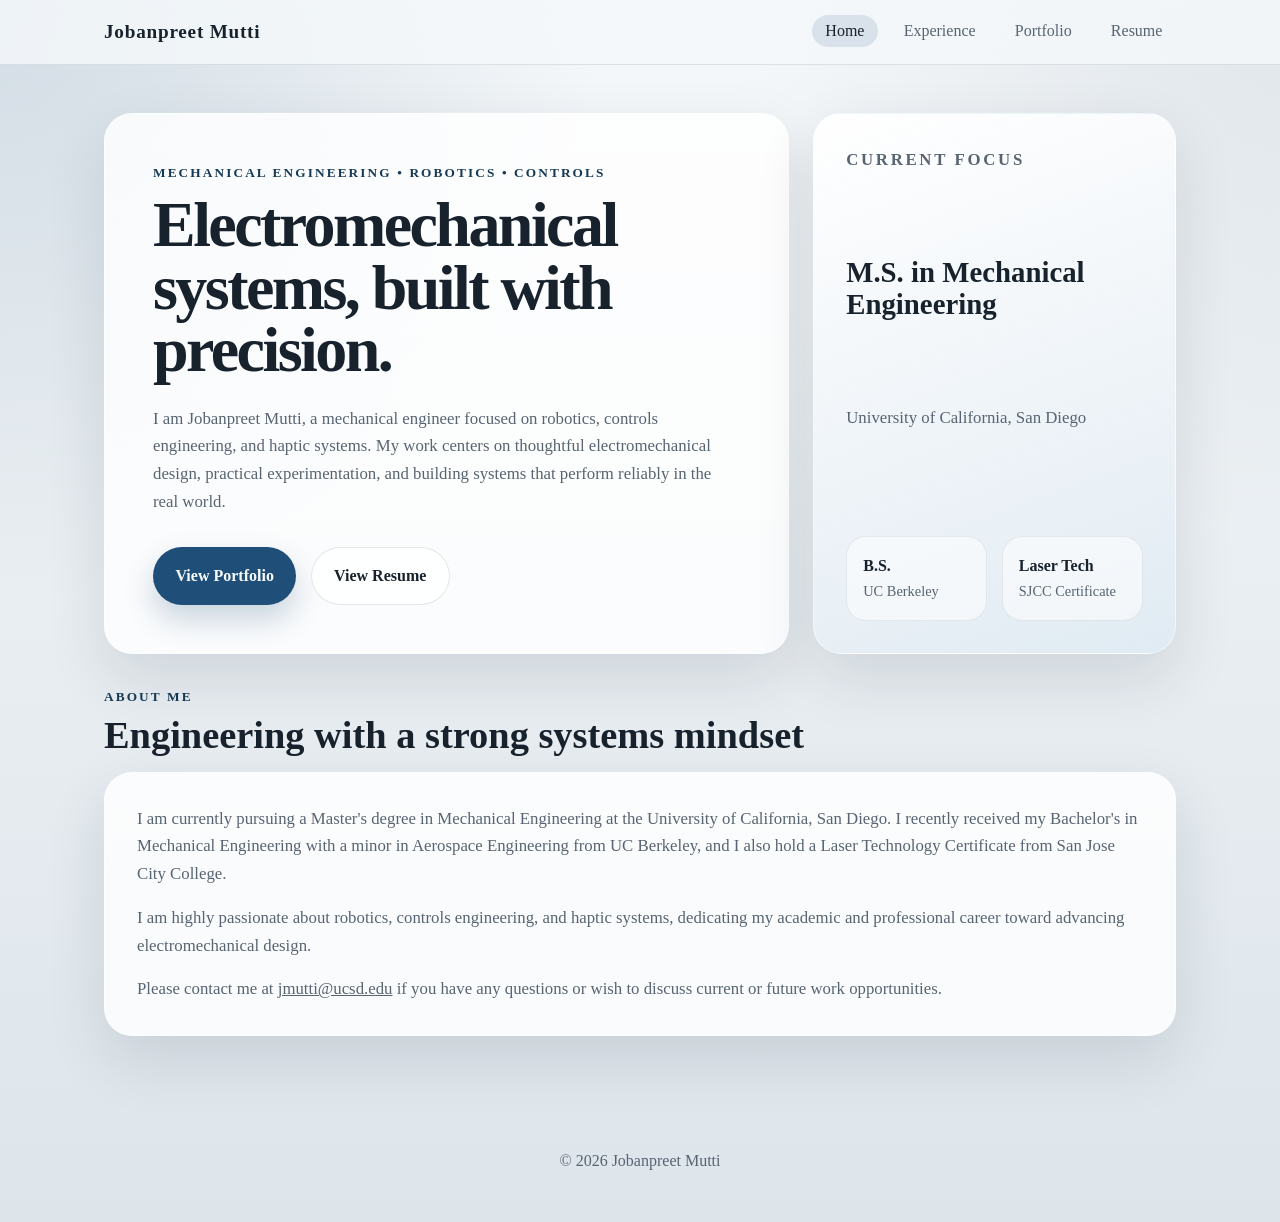
==== index.html @ c37b91e1 "Initial portfolio site" ====
<!DOCTYPE html>
<html lang="en">
<head>
    <meta charset="UTF-8">
    <meta name="viewport" content="width=device-width, initial-scale=1.0">
    <title>Jobanpreet Mutti | Home</title>
    <link rel="stylesheet" href="style.css">
</head>
<body>
    <header class="site-header">
        <div class="nav-container">
            <a href="index.html" class="logo">Jobanpreet Mutti</a>
            <nav aria-label="Primary navigation">
                <ul class="nav-links">
                    <li><a href="index.html" class="active">Home</a></li>
                    <li><a href="experience.html">Experience</a></li>
                    <li><a href="portfolio.html">Portfolio</a></li>
                    <li><a href="resume.html">Resume</a></li>
                </ul>
            </nav>
        </div>
    </header>

    <main class="page-shell">
        <section class="hero-panel">
            <div class="hero-copy">
                <p class="eyebrow">Mechanical Engineering • Robotics • Controls</p>
                <h1>Electromechanical systems, built with precision.</h1>
                <p class="hero-summary">
                    I am Jobanpreet Mutti, a mechanical engineer focused on robotics, controls engineering, and haptic systems.
                    My work centers on thoughtful electromechanical design, practical experimentation, and building systems that
                    perform reliably in the real world.
                </p>
                <div class="hero-actions">
                    <a class="button button-primary" href="portfolio.html">View Portfolio</a>
                    <a class="button button-secondary" href="resume.html">View Resume</a>
                </div>
            </div>

            <aside class="hero-card">
                <p class="card-label">Current Focus</p>
                <h2>M.S. in Mechanical Engineering</h2>
                <p>University of California, San Diego</p>
                <div class="hero-stat-list">
                    <div>
                        <span class="stat-number">B.S.</span>
                        <span class="stat-label">UC Berkeley</span>
                    </div>
                    <div>
                        <span class="stat-number">Laser Tech</span>
                        <span class="stat-label">SJCC Certificate</span>
                    </div>
                </div>
            </aside>
        </section>

        <section class="content-section">
            <div class="section-heading">
                <p class="eyebrow">About Me</p>
                <h2>Engineering with a strong systems mindset</h2>
            </div>
            <div class="text-card">
                <p>
                    I am currently pursuing a Master's degree in Mechanical Engineering at the University of California, San Diego.
                    I recently received my Bachelor's in Mechanical Engineering with a minor in Aerospace Engineering from UC Berkeley,
                    and I also hold a Laser Technology Certificate from San Jose City College.
                </p>
                <p>
                    I am highly passionate about robotics, controls engineering, and haptic systems, dedicating my academic and
                    professional career toward advancing electromechanical design.
                </p>
                <p>
                    Please contact me at <a href="mailto:jmutti@ucsd.edu">jmutti@ucsd.edu</a> if you have any questions or wish to
                    discuss current or future work opportunities.
                </p>
            </div>
        </section>
    </main>

    <footer class="site-footer">
        <p>&copy; 2026 Jobanpreet Mutti</p>
    </footer>
</body>
</html>
---- style.css ----
:root {
    --bg: #e8edf1;
    --surface: rgba(255, 255, 255, 0.82);
    --surface-strong: #fdfefe;
    --ink: #18222d;
    --muted: #586472;
    --line: rgba(24, 34, 45, 0.11);
    --accent: #1f4f78;
    --accent-deep: #163955;
    --accent-soft: #d6e3ee;
    --shadow: 0 24px 60px rgba(27, 45, 61, 0.12);
}

* {
    box-sizing: border-box;
    margin: 0;
    padding: 0;
}

html {
    scroll-behavior: smooth;
}

body {
    min-height: 100vh;
    color: var(--ink);
    font-family: Georgia, "Times New Roman", serif;
    line-height: 1.65;
    background:
        radial-gradient(circle at top left, rgba(31, 79, 120, 0.16), transparent 34%),
        radial-gradient(circle at top right, rgba(85, 107, 128, 0.12), transparent 30%),
        linear-gradient(180deg, #f5f8fa 0%, var(--bg) 55%, #dde5eb 100%);
}

a {
    color: inherit;
}

.site-header {
    position: sticky;
    top: 0;
    z-index: 10;
    backdrop-filter: blur(18px);
    background: rgba(245, 248, 250, 0.82);
    border-bottom: 1px solid var(--line);
}

.nav-container {
    max-width: 1120px;
    margin: 0 auto;
    padding: 1rem 1.5rem;
    display: flex;
    justify-content: space-between;
    align-items: center;
    gap: 1rem;
}

.logo {
    text-decoration: none;
    font-size: 1.2rem;
    font-weight: 700;
    letter-spacing: 0.04em;
}

.nav-links {
    list-style: none;
    display: flex;
    flex-wrap: wrap;
    justify-content: flex-end;
    gap: 0.75rem;
}

.nav-links a {
    text-decoration: none;
    color: var(--muted);
    padding: 0.45rem 0.85rem;
    border-radius: 999px;
    transition: background-color 180ms ease, color 180ms ease, transform 180ms ease;
}

.nav-links a:hover,
.nav-links a.active {
    color: var(--ink);
    background: rgba(31, 79, 120, 0.12);
    transform: translateY(-1px);
}

.page-shell {
    max-width: 1120px;
    margin: 0 auto;
    padding: 3rem 1.5rem 5rem;
}

.hero-panel,
.page-intro,
.timeline-card,
.text-card,
.resume-frame-card {
    animation: rise 700ms ease both;
}

.hero-panel {
    display: grid;
    grid-template-columns: minmax(0, 1.7fr) minmax(280px, 0.9fr);
    gap: 1.5rem;
    align-items: stretch;
}

.hero-copy,
.hero-card,
.timeline-card,
.text-card,
.resume-frame-card,
.project-card {
    background: var(--surface);
    border: 1px solid rgba(255, 255, 255, 0.45);
    border-radius: 28px;
    box-shadow: var(--shadow);
}

.hero-copy {
    padding: 3rem;
}

.hero-copy h1,
.page-intro h1 {
    font-size: clamp(2.7rem, 5vw, 5rem);
    line-height: 0.98;
    letter-spacing: -0.04em;
    margin-top: 0.65rem;
}

.hero-summary,
.page-intro p,
.text-card p,
.project-card p,
.timeline-card li,
.hero-card p {
    color: var(--muted);
    font-size: 1.05rem;
}

.hero-summary {
    max-width: 42rem;
    margin-top: 1.4rem;
}

.hero-actions {
    display: flex;
    flex-wrap: wrap;
    gap: 0.9rem;
    margin-top: 2rem;
}

.button {
    display: inline-flex;
    align-items: center;
    justify-content: center;
    border-radius: 999px;
    padding: 0.9rem 1.4rem;
    text-decoration: none;
    font-weight: 700;
    transition: transform 180ms ease, box-shadow 180ms ease, background-color 180ms ease;
}

.button:hover {
    transform: translateY(-2px);
}

.button-primary {
    background: var(--accent);
    color: #f8fbfd;
    box-shadow: 0 14px 30px rgba(31, 79, 120, 0.24);
}

.button-primary:hover {
    background: var(--accent-deep);
}

.button-secondary {
    background: rgba(255, 255, 255, 0.72);
    color: var(--ink);
    border: 1px solid var(--line);
}

.hero-card {
    padding: 2rem;
    display: flex;
    flex-direction: column;
    justify-content: space-between;
    background:
        linear-gradient(160deg, rgba(255, 255, 255, 0.9), rgba(214, 227, 238, 0.72)),
        var(--surface-strong);
}

.card-label,
.eyebrow {
    font-size: 0.83rem;
    font-weight: 700;
    letter-spacing: 0.16em;
    text-transform: uppercase;
    color: var(--accent-deep);
}

.hero-card h2 {
    font-size: 1.8rem;
    line-height: 1.1;
    margin: 0.7rem 0;
}

.hero-stat-list {
    display: grid;
    grid-template-columns: 1fr 1fr;
    gap: 0.9rem;
    margin-top: 2rem;
}

.hero-stat-list div {
    padding: 1rem;
    border-radius: 20px;
    background: rgba(255, 255, 255, 0.55);
    border: 1px solid rgba(31, 36, 48, 0.08);
}

.stat-number {
    display: block;
    font-size: 1rem;
    font-weight: 700;
    color: var(--ink);
}

.stat-label {
    display: block;
    font-size: 0.9rem;
    color: var(--muted);
}

.content-section,
.page-intro,
.portfolio-grid,
.resume-frame-card,
.timeline-card {
    margin-top: 2rem;
}

.section-heading {
    margin-bottom: 1rem;
}

.section-heading h2 {
    font-size: clamp(1.9rem, 3vw, 3rem);
    line-height: 1.05;
    margin-top: 0.5rem;
}

.text-card {
    padding: 2rem;
}

.text-card p + p {
    margin-top: 1rem;
}

.page-intro {
    padding: 2.4rem 0 0.5rem;
    max-width: 50rem;
}

.timeline-card {
    padding: 2rem;
}

.timeline-header {
    display: flex;
    justify-content: space-between;
    align-items: flex-start;
    gap: 1rem;
    margin-bottom: 1.2rem;
}

.role-company {
    font-size: 0.95rem;
    font-weight: 700;
    letter-spacing: 0.12em;
    text-transform: uppercase;
    color: var(--accent-deep);
}

.timeline-header h2 {
    font-size: 2rem;
    line-height: 1.1;
    margin-top: 0.35rem;
}

.role-dates {
    white-space: nowrap;
    color: var(--muted);
    font-weight: 700;
}

.detail-list {
    padding-left: 1.2rem;
}

.detail-list li + li {
    margin-top: 0.9rem;
}

.portfolio-grid {
    display: grid;
    grid-template-columns: repeat(2, minmax(0, 1fr));
    gap: 1.2rem;
}

.project-card {
    padding: 1.2rem;
    animation: rise 800ms ease both;
}

.project-link {
    display: flex;
    flex-direction: column;
    text-decoration: none;
    overflow: hidden;
    position: relative;
    z-index: 0;
    cursor: pointer;
    transition: transform 220ms ease, box-shadow 220ms ease, border-color 220ms ease, background-color 220ms ease;
}

.project-link:hover {
    transform: translateY(-8px);
    z-index: 2;
    box-shadow: 0 30px 64px rgba(27, 45, 61, 0.18);
    border-color: rgba(31, 79, 120, 0.24);
    background: rgba(255, 255, 255, 0.9);
}

.project-link:hover .project-image {
    transform: scale(1.04);
    filter: saturate(1.05) contrast(1.02);
}

.project-link:hover .project-content h2 {
    color: var(--accent);
}

.project-link:hover::after {
    opacity: 1;
    transform: translateY(0);
}

.project-link::after {
    content: "";
    position: absolute;
    inset: 0;
    border-radius: 28px;
    box-shadow: inset 0 0 0 1px rgba(31, 79, 120, 0.08);
    opacity: 0;
    transform: translateY(6px);
    transition: opacity 220ms ease, transform 220ms ease;
    pointer-events: none;
}

.project-image {
    width: 100%;
    aspect-ratio: 16 / 10;
    object-fit: cover;
    border-radius: 18px;
    display: block;
    background: #dbe4eb;
    transition: transform 260ms ease, filter 260ms ease;
}

.project-content {
    padding: 1.2rem 0.25rem 0.2rem;
}

.project-details {
    max-height: 5.8rem;
    overflow: hidden;
    transition: max-height 320ms ease;
}

.project-card-expand:hover .project-details {
    max-height: 34rem;
}

.project-details p + p {
    margin-top: 0.85rem;
}

.project-card h2 {
    font-size: 1.45rem;
    margin-bottom: 0.7rem;
    transition: color 220ms ease;
}

.resume-frame-card {
    padding: 1rem;
}

.resume-frame {
    width: 100%;
    min-height: 78vh;
    border: 0;
    border-radius: 20px;
    background: #ffffff;
}

.site-footer {
    padding: 2rem 1.5rem 3rem;
    text-align: center;
    color: var(--muted);
}

@keyframes rise {
    from {
        opacity: 0;
        transform: translateY(20px);
    }
    to {
        opacity: 1;
        transform: translateY(0);
    }
}

@media (max-width: 900px) {
    .hero-panel,
    .portfolio-grid {
        grid-template-columns: 1fr;
    }

    .timeline-header {
        flex-direction: column;
    }

    .role-dates {
        white-space: normal;
    }
}

@media (max-width: 720px) {
    .nav-container {
        flex-direction: column;
        align-items: flex-start;
    }

    .nav-links {
        justify-content: flex-start;
    }

    .page-shell {
        padding: 2rem 1rem 4rem;
    }

    .hero-copy,
    .hero-card,
    .timeline-card,
    .text-card,
    .project-card,
    .resume-frame-card {
        padding: 1.35rem;
        border-radius: 22px;
    }

    .hero-copy h1,
    .page-intro h1 {
        font-size: 2.5rem;
    }

    .hero-stat-list {
        grid-template-columns: 1fr;
    }

    .resume-frame {
        min-height: 70vh;
    }
}
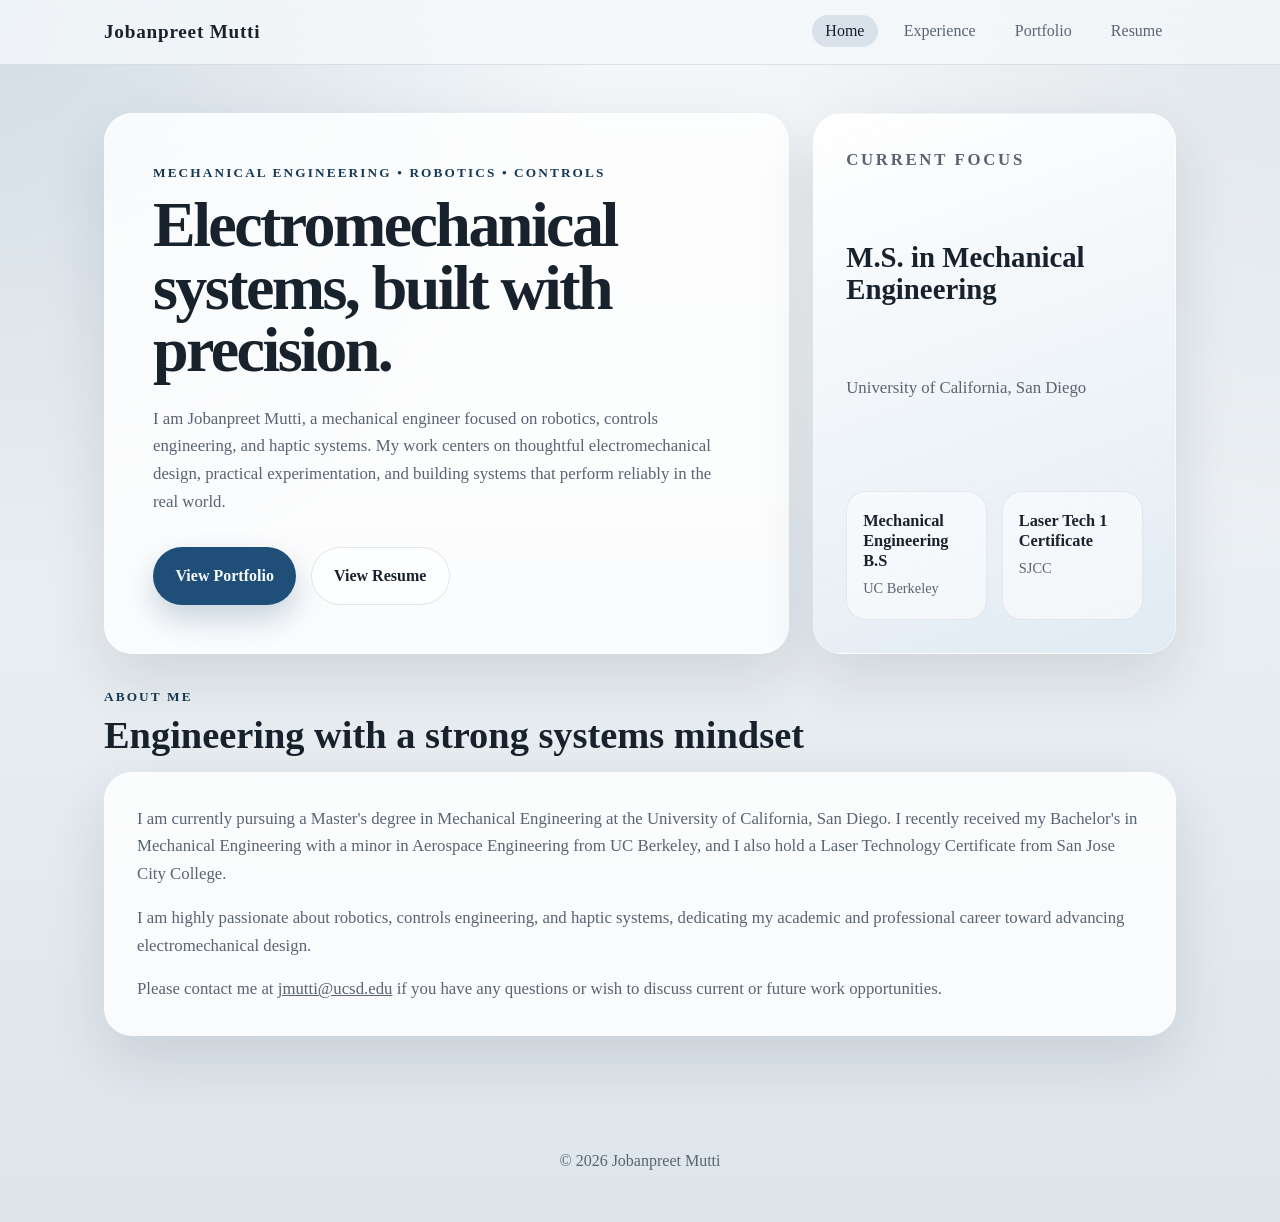
==== commit 062abf0f: "Update homepage credentials and RoboJeep link" ====
--- a/index.html
+++ b/index.html
@@ -43,12 +43,12 @@
                 <p>University of California, San Diego</p>
                 <div class="hero-stat-list">
                     <div>
-                        <span class="stat-number">B.S.</span>
+                        <span class="stat-number">Mechanical Engineering B.S</span>
                         <span class="stat-label">UC Berkeley</span>
                     </div>
                     <div>
-                        <span class="stat-number">Laser Tech</span>
-                        <span class="stat-label">SJCC Certificate</span>
+                        <span class="stat-number">Laser Tech 1 Certificate</span>
+                        <span class="stat-label">SJCC</span>
                     </div>
                 </div>
             </aside>
--- a/style.css
+++ b/style.css
@@ -216,7 +216,8 @@
 }
 
 .hero-stat-list div {
-    padding: 1rem;
+    padding: 1.15rem 1rem;
+    min-height: 6.5rem;
     border-radius: 20px;
     background: rgba(255, 255, 255, 0.55);
     border: 1px solid rgba(31, 36, 48, 0.08);
@@ -224,13 +225,15 @@
 
 .stat-number {
     display: block;
-    font-size: 1rem;
+    font-size: 1.02rem;
     font-weight: 700;
     color: var(--ink);
+    line-height: 1.25;
 }
 
 .stat-label {
     display: block;
+    margin-top: 0.35rem;
     font-size: 0.9rem;
     color: var(--muted);
 }
@@ -383,7 +386,7 @@
 }
 
 .project-card-expand:hover .project-details {
-    max-height: 34rem;
+    max-height: 48rem;
 }
 
 .project-details p + p {
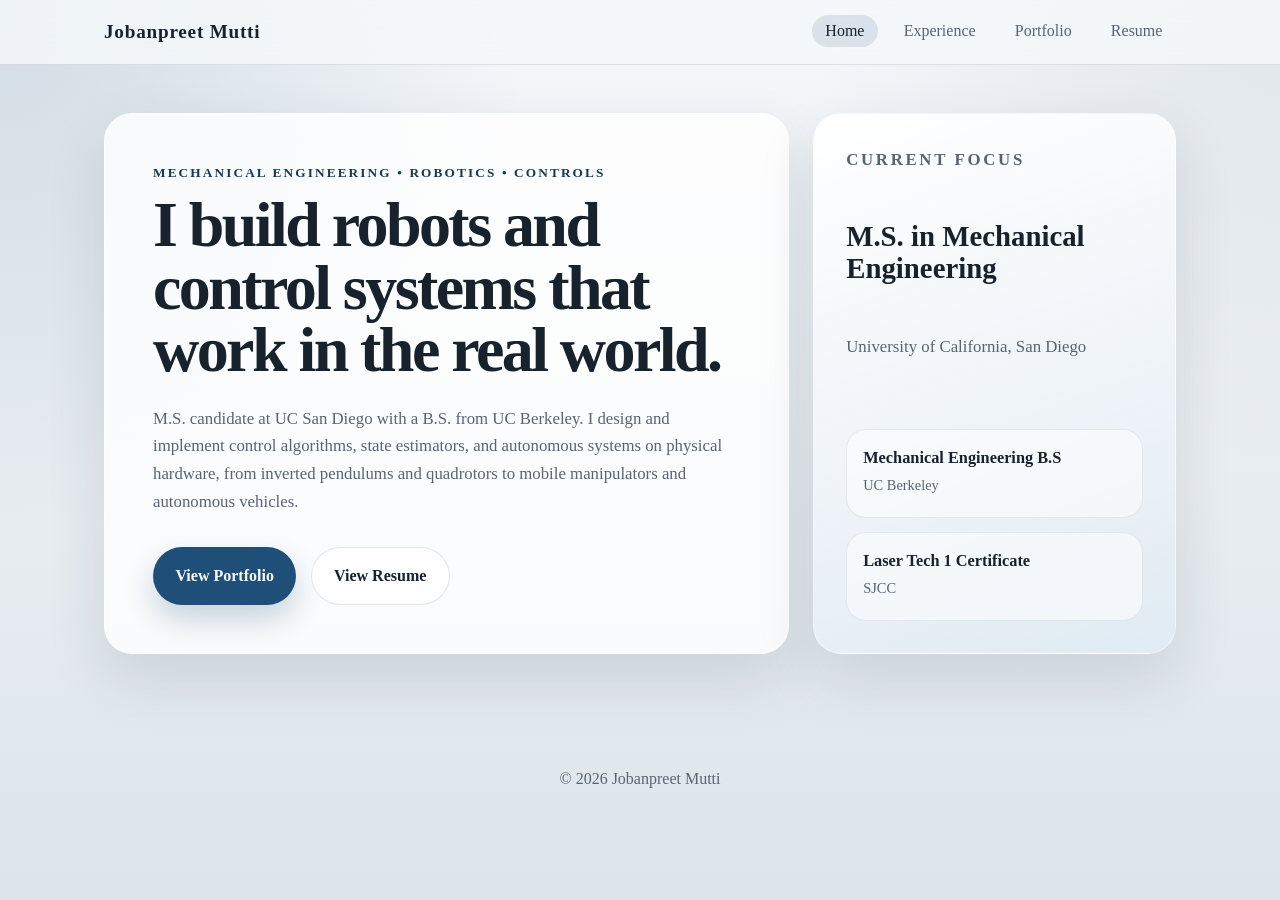
==== commit ecc520e2: "Sharpen hero copy and remove about me section from homepage" ====
--- a/index.html
+++ b/index.html
@@ -25,11 +25,11 @@
         <section class="hero-panel">
             <div class="hero-copy">
                 <p class="eyebrow">Mechanical Engineering • Robotics • Controls</p>
-                <h1>Electromechanical systems, built with precision.</h1>
+                <h1>I build robots and control systems that work in the real world.</h1>
                 <p class="hero-summary">
-                    I am Jobanpreet Mutti, a mechanical engineer focused on robotics, controls engineering, and haptic systems.
-                    My work centers on thoughtful electromechanical design, practical experimentation, and building systems that
-                    perform reliably in the real world.
+                    M.S. candidate at UC San Diego with a B.S. from UC Berkeley. I design and implement control algorithms,
+                    state estimators, and autonomous systems on physical hardware, from inverted pendulums and quadrotors
+                    to mobile manipulators and autonomous vehicles.
                 </p>
                 <div class="hero-actions">
                     <a class="button button-primary" href="portfolio.html">View Portfolio</a>
@@ -54,27 +54,6 @@
             </aside>
         </section>
 
-        <section class="content-section">
-            <div class="section-heading">
-                <p class="eyebrow">About Me</p>
-                <h2>Engineering with a strong systems mindset</h2>
-            </div>
-            <div class="text-card">
-                <p>
-                    I am currently pursuing a Master's degree in Mechanical Engineering at the University of California, San Diego.
-                    I recently received my Bachelor's in Mechanical Engineering with a minor in Aerospace Engineering from UC Berkeley,
-                    and I also hold a Laser Technology Certificate from San Jose City College.
-                </p>
-                <p>
-                    I am highly passionate about robotics, controls engineering, and haptic systems, dedicating my academic and
-                    professional career toward advancing electromechanical design.
-                </p>
-                <p>
-                    Please contact me at <a href="mailto:jmutti@ucsd.edu">jmutti@ucsd.edu</a> if you have any questions or wish to
-                    discuss current or future work opportunities.
-                </p>
-            </div>
-        </section>
     </main>
 
     <footer class="site-footer">
--- a/style.css
+++ b/style.css
@@ -210,14 +210,14 @@
 
 .hero-stat-list {
     display: grid;
-    grid-template-columns: 1fr 1fr;
+    grid-template-columns: 1fr;
     gap: 0.9rem;
     margin-top: 2rem;
 }
 
 .hero-stat-list div {
     padding: 1.15rem 1rem;
-    min-height: 6.5rem;
+    min-height: 5.0rem;
     border-radius: 20px;
     background: rgba(255, 255, 255, 0.55);
     border: 1px solid rgba(31, 36, 48, 0.08);
@@ -367,7 +367,7 @@
 
 .project-image {
     width: 100%;
-    aspect-ratio: 16 / 10;
+    aspect-ratio: 4 / 3;
     object-fit: cover;
     border-radius: 18px;
     display: block;
@@ -389,8 +389,24 @@
     max-height: 48rem;
 }
 
+.project-image-contain {
+    object-fit: contain;
+    padding: 1rem;
+    background: #f0f4f7;
+}
+
 .project-details p + p {
     margin-top: 0.85rem;
+}
+
+.project-details ul {
+    padding-left: 1.2rem;
+    margin: 0;
+}
+
+.project-details ul li {
+    margin-bottom: 0.55rem;
+    line-height: 1.55;
 }
 
 .project-card h2 {
@@ -401,6 +417,110 @@
 
 .resume-frame-card {
     padding: 1rem;
+}
+
+.feature-panel {
+    margin-top: 2rem;
+    display: grid;
+    grid-template-columns: minmax(300px, 1.05fr) minmax(0, 1.15fr);
+    gap: 1.2rem;
+}
+
+.feature-visual-card,
+.feature-text-card,
+.resource-card {
+    background: var(--surface);
+    border: 1px solid rgba(255, 255, 255, 0.45);
+    border-radius: 28px;
+    box-shadow: var(--shadow);
+}
+
+.feature-visual-card {
+    padding: 1rem;
+}
+
+.feature-image {
+    width: 100%;
+    height: 100%;
+    min-height: 20rem;
+    object-fit: cover;
+    border-radius: 20px;
+    display: block;
+    background: #dbe4eb;
+}
+
+.feature-text-card {
+    padding: 2rem;
+}
+
+.feature-text-card h2 {
+    font-size: 2rem;
+    line-height: 1.08;
+    margin: 0.65rem 0 1rem;
+}
+
+.feature-text-card p + p {
+    margin-top: 1rem;
+}
+
+.subsection-title {
+    font-size: 1.25rem;
+    line-height: 1.15;
+    margin-top: 1.35rem;
+    margin-bottom: 0.85rem;
+}
+
+.resource-grid {
+    margin-top: 1.25rem;
+    display: grid;
+    grid-template-columns: repeat(2, minmax(0, 1fr));
+    gap: 1.2rem;
+}
+
+.resource-card {
+    padding: 1.6rem;
+}
+
+.resource-kicker {
+    font-size: 0.82rem;
+    font-weight: 700;
+    letter-spacing: 0.14em;
+    text-transform: uppercase;
+    color: var(--accent-deep);
+}
+
+.resource-card h3 {
+    font-size: 1.4rem;
+    line-height: 1.15;
+    margin: 0.55rem 0 0.75rem;
+}
+
+.resource-card p {
+    color: var(--muted);
+}
+
+.resource-links {
+    display: flex;
+    flex-wrap: wrap;
+    gap: 0.65rem;
+    margin-top: 1.15rem;
+}
+
+.resource-links a {
+    display: inline-flex;
+    align-items: center;
+    justify-content: center;
+    padding: 0.55rem 0.9rem;
+    border-radius: 999px;
+    text-decoration: none;
+    font-weight: 700;
+    color: var(--accent);
+    background: rgba(31, 79, 120, 0.08);
+    border: 1px solid rgba(31, 79, 120, 0.11);
+}
+
+.resource-links a:hover {
+    background: rgba(31, 79, 120, 0.14);
 }
 
 .resume-frame {
@@ -411,6 +531,209 @@
     background: #ffffff;
 }
 
+/* ── Flight Controls long-form page ─────────────────── */
+
+.story-section {
+    margin-top: 3rem;
+}
+
+.story-card {
+    margin-top: 1.5rem;
+}
+
+.figure-grid {
+    display: grid;
+    grid-template-columns: repeat(auto-fit, minmax(280px, 1fr));
+    gap: 1.2rem;
+    margin-top: 1.5rem;
+}
+
+.inline-figure {
+    display: flex;
+    flex-direction: column;
+}
+
+.inline-figure img {
+    width: 100%;
+    border-radius: 18px;
+    display: block;
+    background: #dbe4eb;
+    object-fit: cover;
+}
+
+.inline-figure figcaption {
+    margin-top: 0.75rem;
+    font-size: 0.88rem;
+    color: var(--muted);
+    line-height: 1.5;
+}
+
+.equation-block {
+    margin: 1.5rem 0;
+    padding: 1.25rem 1.75rem;
+    background: rgba(31, 79, 120, 0.05);
+    border-left: 3px solid var(--accent);
+    border-radius: 0 12px 12px 0;
+    font-family: "Courier New", monospace;
+    font-size: 0.93rem;
+    color: var(--ink);
+    line-height: 1.9;
+}
+
+.equation-block .eq-label {
+    font-family: Georgia, serif;
+    font-size: 0.82rem;
+    font-weight: 700;
+    letter-spacing: 0.12em;
+    text-transform: uppercase;
+    color: var(--accent-deep);
+    margin-bottom: 0.5rem;
+    display: block;
+}
+
+.subsection-h3 {
+    font-size: 1.25rem;
+    font-weight: 700;
+    margin-top: 1.75rem;
+    margin-bottom: 0.65rem;
+    color: var(--ink);
+}
+
+.stat-row {
+    display: flex;
+    flex-wrap: wrap;
+    gap: 0.85rem;
+    margin: 1.25rem 0;
+}
+
+.stat-pill {
+    display: inline-flex;
+    flex-direction: column;
+    padding: 0.85rem 1.15rem;
+    border-radius: 18px;
+    background: rgba(31, 79, 120, 0.06);
+    border: 1px solid rgba(31, 79, 120, 0.13);
+    min-width: 130px;
+}
+
+.stat-pill .pill-number {
+    font-size: 1rem;
+    font-weight: 700;
+    color: var(--accent);
+    line-height: 1.2;
+    font-family: "Courier New", monospace;
+}
+
+.stat-pill .pill-label {
+    font-size: 0.8rem;
+    color: var(--muted);
+    margin-top: 0.3rem;
+    line-height: 1.35;
+}
+
+/* ── Controls Coursework collapsible sections ──────── */
+
+.course-sections {
+    display: flex;
+    flex-direction: column;
+    gap: 1.25rem;
+    margin-top: 2.5rem;
+}
+
+.course-section {
+    border: 1px solid var(--line);
+    border-radius: 18px;
+    background: var(--surface);
+    box-shadow: 0 4px 20px rgba(27, 45, 61, 0.07);
+    overflow: hidden;
+}
+
+.course-section summary {
+    padding: 1.25rem 1.75rem;
+    cursor: pointer;
+    display: flex;
+    align-items: center;
+    justify-content: space-between;
+    list-style: none;
+    user-select: none;
+    background: var(--surface-strong);
+    border-bottom: 1px solid transparent;
+    transition: background 0.15s;
+}
+
+.course-section[open] summary {
+    border-bottom-color: var(--line);
+}
+
+.course-section summary::-webkit-details-marker {
+    display: none;
+}
+
+.course-section summary span {
+    font-size: 1.2rem;
+    font-weight: 700;
+    color: var(--ink);
+    line-height: 1.35;
+    flex: 1;
+}
+
+.course-section summary::after {
+    content: "+";
+    font-size: 1.5rem;
+    font-weight: 300;
+    color: var(--accent);
+    margin-left: 1rem;
+    flex-shrink: 0;
+    line-height: 1;
+}
+
+.course-section[open] summary::after {
+    content: "\2212";
+}
+
+.course-section-body {
+    padding: 1.75rem;
+    display: flex;
+    flex-direction: column;
+    gap: 1.1rem;
+}
+
+.course-section-body p {
+    line-height: 1.7;
+}
+
+.course-intro-text {
+    font-size: 1.05rem;
+    color: var(--muted);
+    line-height: 1.75;
+}
+
+.course-video-link {
+    display: inline-block;
+    padding: 0.65rem 1.25rem;
+    background: var(--accent);
+    color: #fff;
+    border-radius: 10px;
+    font-size: 0.95rem;
+    font-weight: 600;
+    text-decoration: none;
+    align-self: flex-start;
+    transition: background 0.15s;
+}
+
+.course-video-link:hover {
+    background: var(--accent-deep);
+}
+
+.figure-caption {
+    margin-top: 0.6rem;
+    font-size: 0.88rem;
+    color: var(--muted);
+    line-height: 1.5;
+}
+
+/* ────────────────────────────────────────────────── */
+
 .site-footer {
     padding: 2rem 1.5rem 3rem;
     text-align: center;
@@ -430,7 +753,9 @@
 
 @media (max-width: 900px) {
     .hero-panel,
-    .portfolio-grid {
+    .portfolio-grid,
+    .feature-panel,
+    .resource-grid {
         grid-template-columns: 1fr;
     }
 
@@ -472,10 +797,6 @@
         font-size: 2.5rem;
     }
 
-    .hero-stat-list {
-        grid-template-columns: 1fr;
-    }
-
     .resume-frame {
         min-height: 70vh;
     }
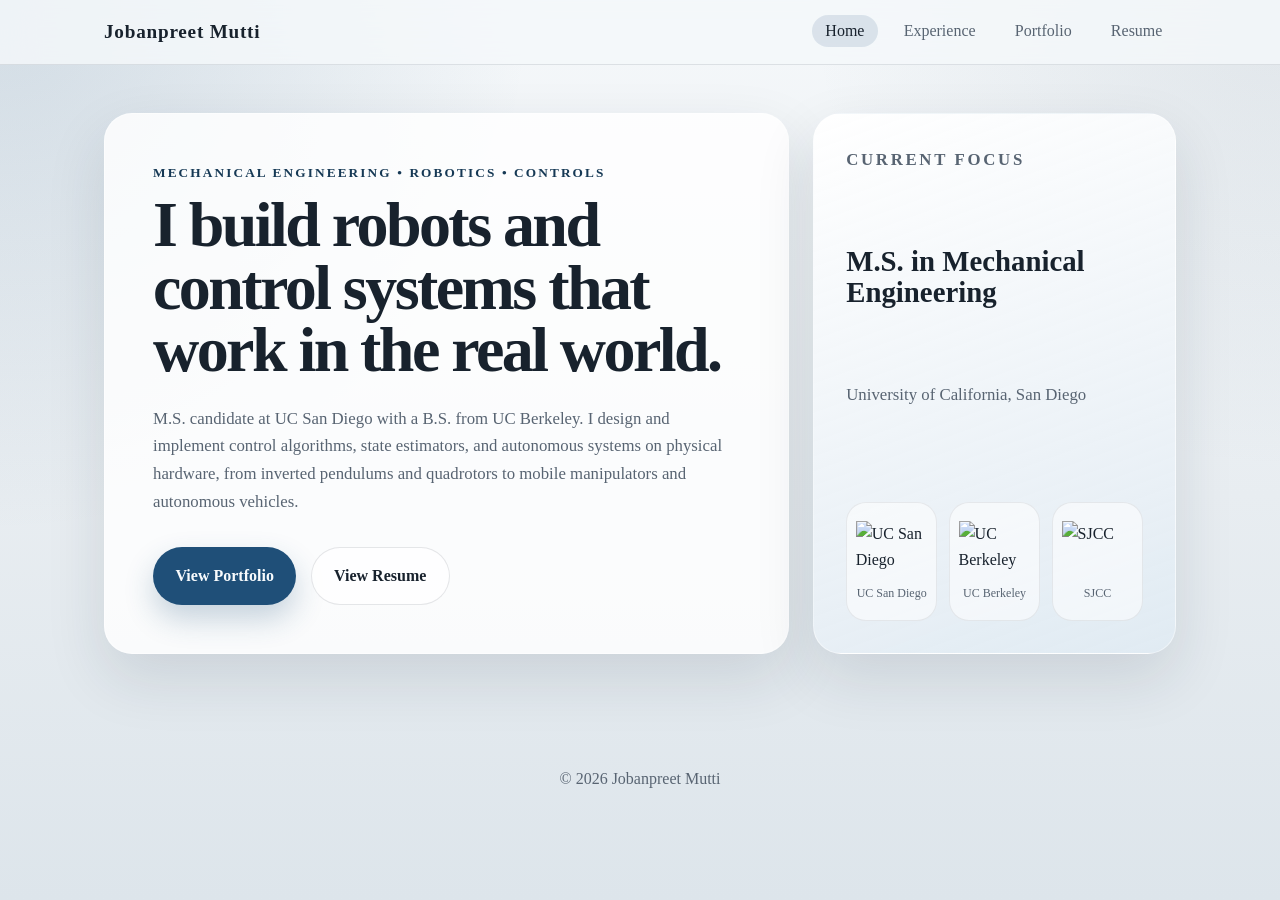
==== commit 6e9c7575: "Add UCSD, Cal, and SJCC logos side by side in hero credentials card" ====
--- a/index.html
+++ b/index.html
@@ -41,14 +41,18 @@
                 <p class="card-label">Current Focus</p>
                 <h2>M.S. in Mechanical Engineering</h2>
                 <p>University of California, San Diego</p>
-                <div class="hero-stat-list">
-                    <div>
-                        <span class="stat-number">Mechanical Engineering B.S</span>
-                        <span class="stat-label">UC Berkeley</span>
+                <div class="credential-logos">
+                    <div class="credential-logo-item">
+                        <img src="assets/logos/ucsd-logo.png" alt="UC San Diego">
+                        <span>UC San Diego</span>
                     </div>
-                    <div>
-                        <span class="stat-number">Laser Tech 1 Certificate</span>
-                        <span class="stat-label">SJCC</span>
+                    <div class="credential-logo-item">
+                        <img src="assets/logos/Cal_logo.png" alt="UC Berkeley">
+                        <span>UC Berkeley</span>
+                    </div>
+                    <div class="credential-logo-item">
+                        <img src="assets/logos/sjcc_logo.png" alt="SJCC">
+                        <span>SJCC</span>
                     </div>
                 </div>
             </aside>
--- a/style.css
+++ b/style.css
@@ -223,6 +223,40 @@
     border: 1px solid rgba(31, 36, 48, 0.08);
 }
 
+.credential-logos {
+    display: flex;
+    gap: 0.75rem;
+    margin-top: 2rem;
+    align-items: stretch;
+}
+
+.credential-logo-item {
+    flex: 1;
+    display: flex;
+    flex-direction: column;
+    align-items: center;
+    justify-content: center;
+    gap: 0.6rem;
+    padding: 1.1rem 0.5rem;
+    border-radius: 20px;
+    background: rgba(255, 255, 255, 0.55);
+    border: 1px solid rgba(31, 36, 48, 0.08);
+}
+
+.credential-logo-item img {
+    width: 100%;
+    max-width: 72px;
+    height: 56px;
+    object-fit: contain;
+}
+
+.credential-logo-item span {
+    font-size: 0.75rem;
+    color: var(--muted);
+    text-align: center;
+    line-height: 1.3;
+}
+
 .stat-number {
     display: block;
     font-size: 1.02rem;
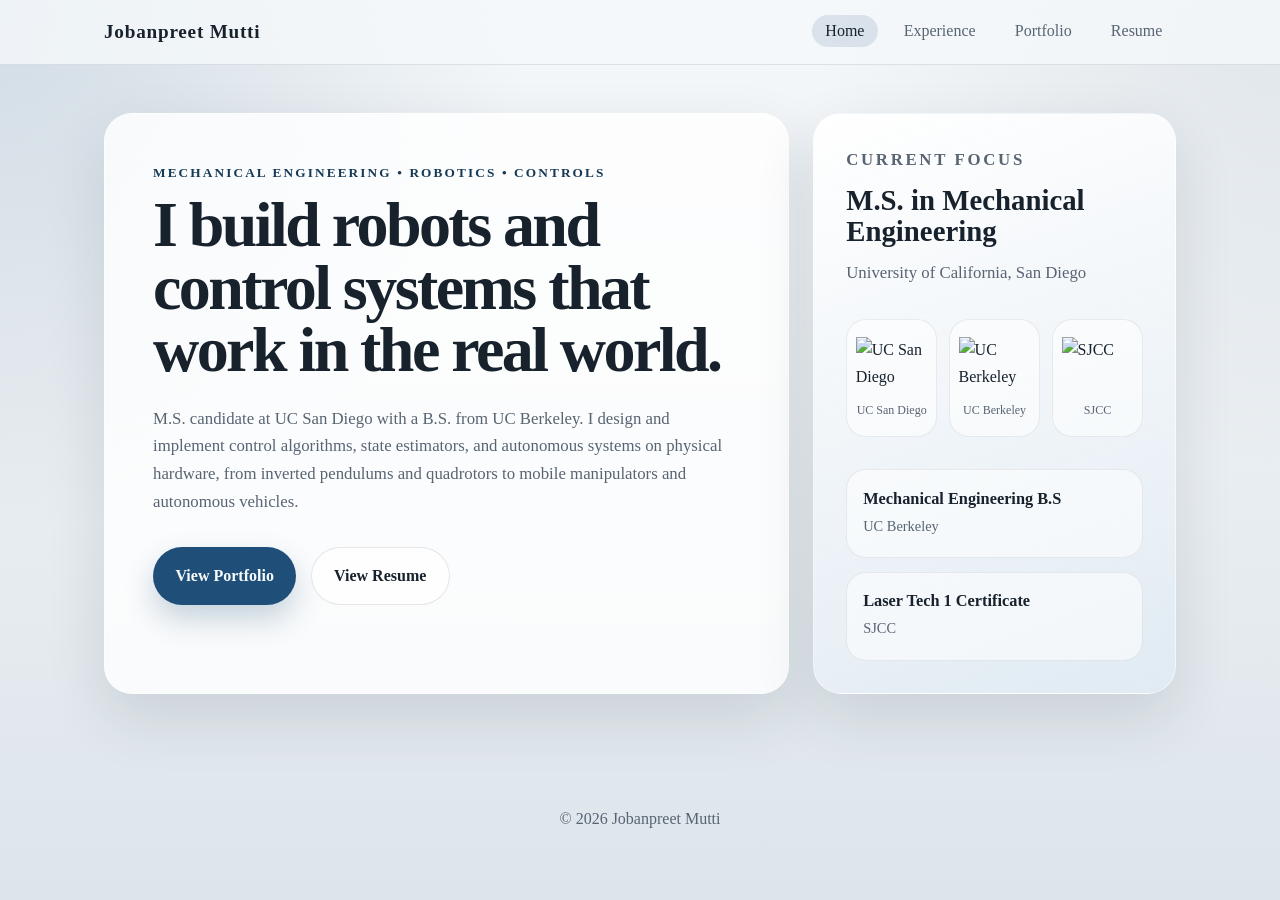
==== commit edcf684b: "Restore credential sub-blocks below logo row" ====
--- a/index.html
+++ b/index.html
@@ -55,6 +55,16 @@
                         <span>SJCC</span>
                     </div>
                 </div>
+                <div class="hero-stat-list">
+                    <div>
+                        <span class="stat-number">Mechanical Engineering B.S</span>
+                        <span class="stat-label">UC Berkeley</span>
+                    </div>
+                    <div>
+                        <span class="stat-number">Laser Tech 1 Certificate</span>
+                        <span class="stat-label">SJCC</span>
+                    </div>
+                </div>
             </aside>
         </section>
 
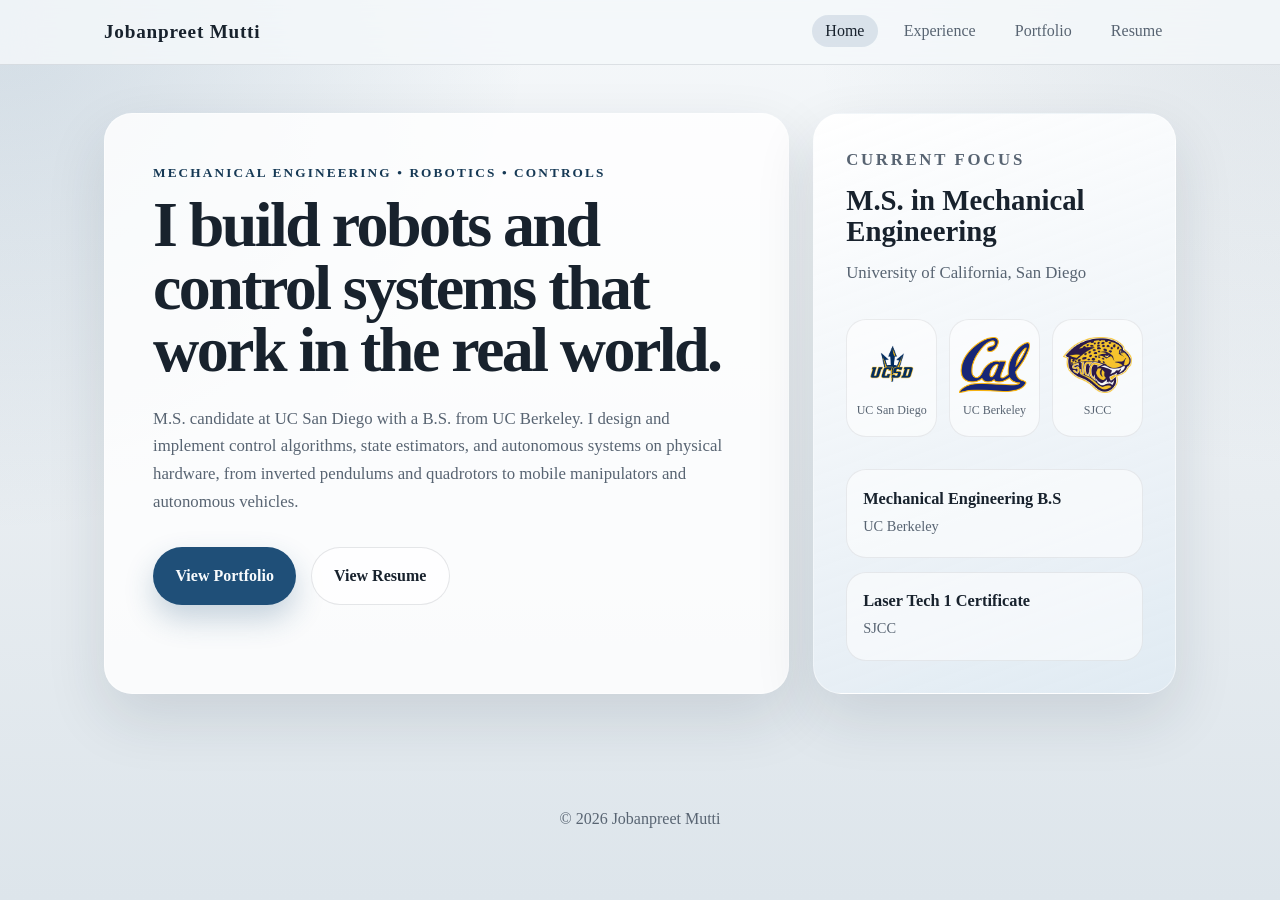
==== commit 05ba0435: "Add all pages" ====
--- a/index.html
+++ b/index.html
@@ -4,6 +4,13 @@
     <meta charset="UTF-8">
     <meta name="viewport" content="width=device-width, initial-scale=1.0">
     <title>Jobanpreet Mutti | Home</title>
+    <script async src="https://www.googletagmanager.com/gtag/js?id=G-CJGQ388N40"></script>
+    <script>
+        window.dataLayer = window.dataLayer || [];
+        function gtag(){dataLayer.push(arguments);}
+        gtag('js', new Date());
+        gtag('config', 'G-CJGQ388N40');
+    </script>
     <link rel="stylesheet" href="style.css">
 </head>
 <body>
